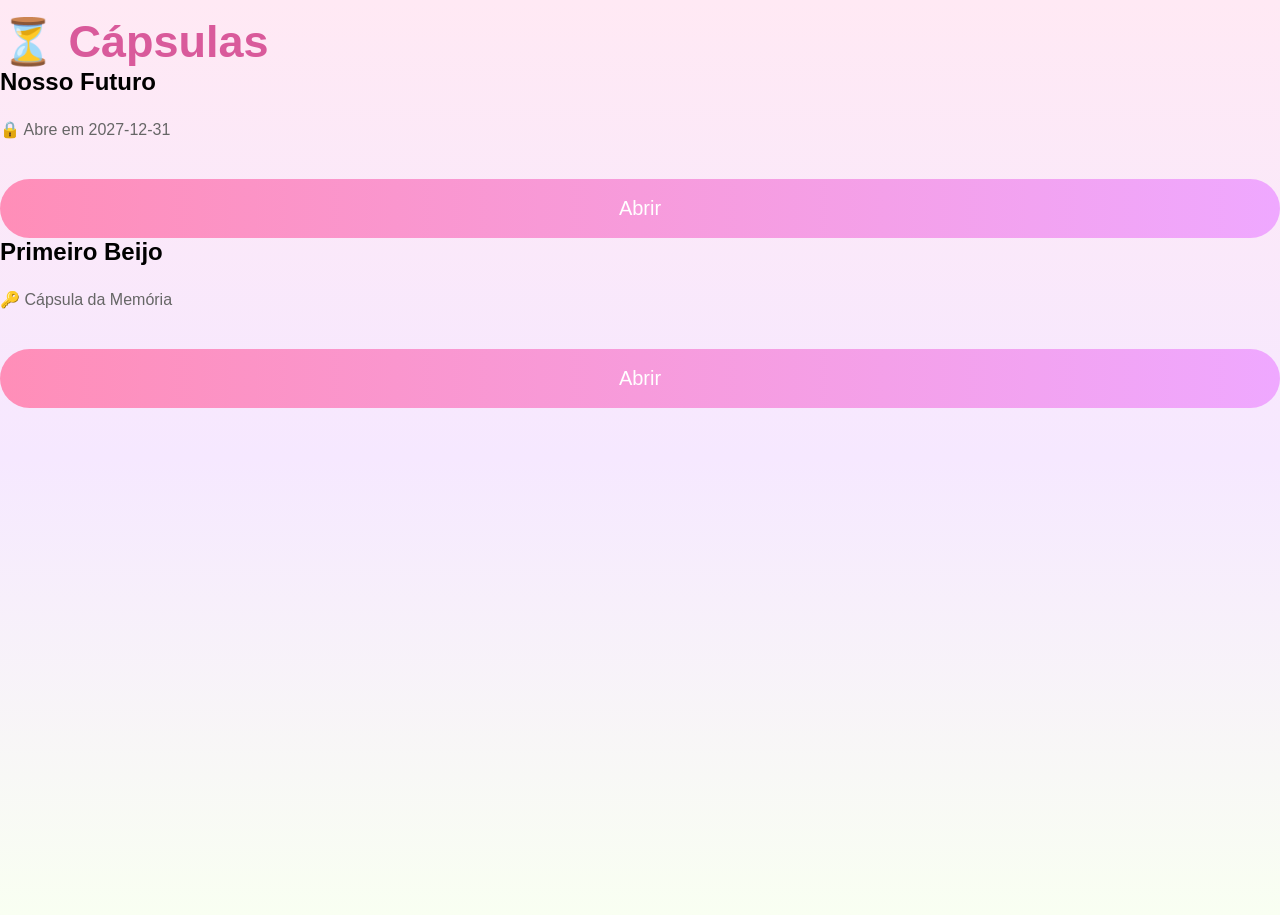
==== pages/capsulas.html @ 4f783329 "a" ====
<!DOCTYPE html>

<html lang="pt-br">

<head>

<meta charset="UTF-8">

<title>Cápsulas</title>
<link rel="stylesheet" href="../style.css">

</head>

<body>

<div class="capsulas">

<h1>

⏳ Cápsulas

</h1>

<div id="listaCapsulas">

</div>

</div>

<script src="../js/capsulas.js"></script>

</body>

</html>
---- style.css ----
*{

    margin:0;
    padding:0;
    box-sizing:border-box;

}

body{

    font-family:Arial, Helvetica, sans-serif;

    height:100vh;

    background:

    linear-gradient(
        180deg,
        #FFE9F4,
        #F6E8FF,
        #F9FFF2
    );

}

.background{

    display:flex;

    justify-content:center;

    align-items:center;

    height:100%;

}

.card{

    width:340px;

    padding:40px;

    text-align:center;

    border-radius:35px;

    background:

    rgba(255,255,255,.65);

    backdrop-filter:blur(18px);

    box-shadow:

    0 15px 40px rgba(0,0,0,.08);

}

.stars{

    font-size:20px;

    color:#E88CC9;

}

h1{

    margin-top:15px;

    color:#D95A9B;

    font-size:45px;

    font-weight:700;

}

p{

    margin-top:20px;

    line-height:28px;

    color:#666;

}

.paw{

    margin-top:30px;

}

.paw img{

    width:180px;

}

button{

    margin-top:35px;

    width:100%;

    padding:18px;

    border:none;

    border-radius:40px;

    background:

    linear-gradient(
        90deg,
        #FF8EB8,
        #EFA8FF
    );

    color:white;

    font-size:20px;

    cursor:pointer;

    transition:.25s;

}

button:hover{

    transform:scale(1.04);

}

.menu-card{

    width:360px;

    padding:35px;

    border-radius:30px;

    background:rgba(255,255,255,.7);

    backdrop-filter:blur(20px);

    box-shadow:0 10px 30px rgba(0,0,0,.08);

}

.menu-card h2{

    color:#d870ad;

    text-align:center;

}

.menu-card h1{

    font-size:28px;

    margin-top:15px;

    text-align:center;

}

.menu-card p{

    text-align:center;

    margin-bottom:25px;

}

.opcao{

    padding:18px;

    margin-top:15px;

    background:white;

    border-radius:20px;

    cursor:pointer;

    transition:.25s;

    box-shadow:0 5px 15px rgba(0,0,0,.05);

}

.opcao:hover{

    transform:translateX(8px);

    background:#fff4fb;

}

.popup{

    position:fixed;

    inset:0;

    display:none;

    justify-content:center;

    align-items:center;

    background:rgba(0,0,0,.35);

    backdrop-filter:blur(5px);

}

.popup-card{

    width:320px;

    background:white;

    padding:30px;

    border-radius:30px;

    text-align:center;

    animation:aparecer .35s;

}

.popup-card h2{

    color:#E06BA8;

}

.popup-card p{

    margin:20px 0;

}

.popup-card button{

    width:100%;

}

@keyframes aparecer{

from{

    opacity:0;

    transform:scale(.8);

}

to{

    opacity:1;

    transform:scale(1);

}

}
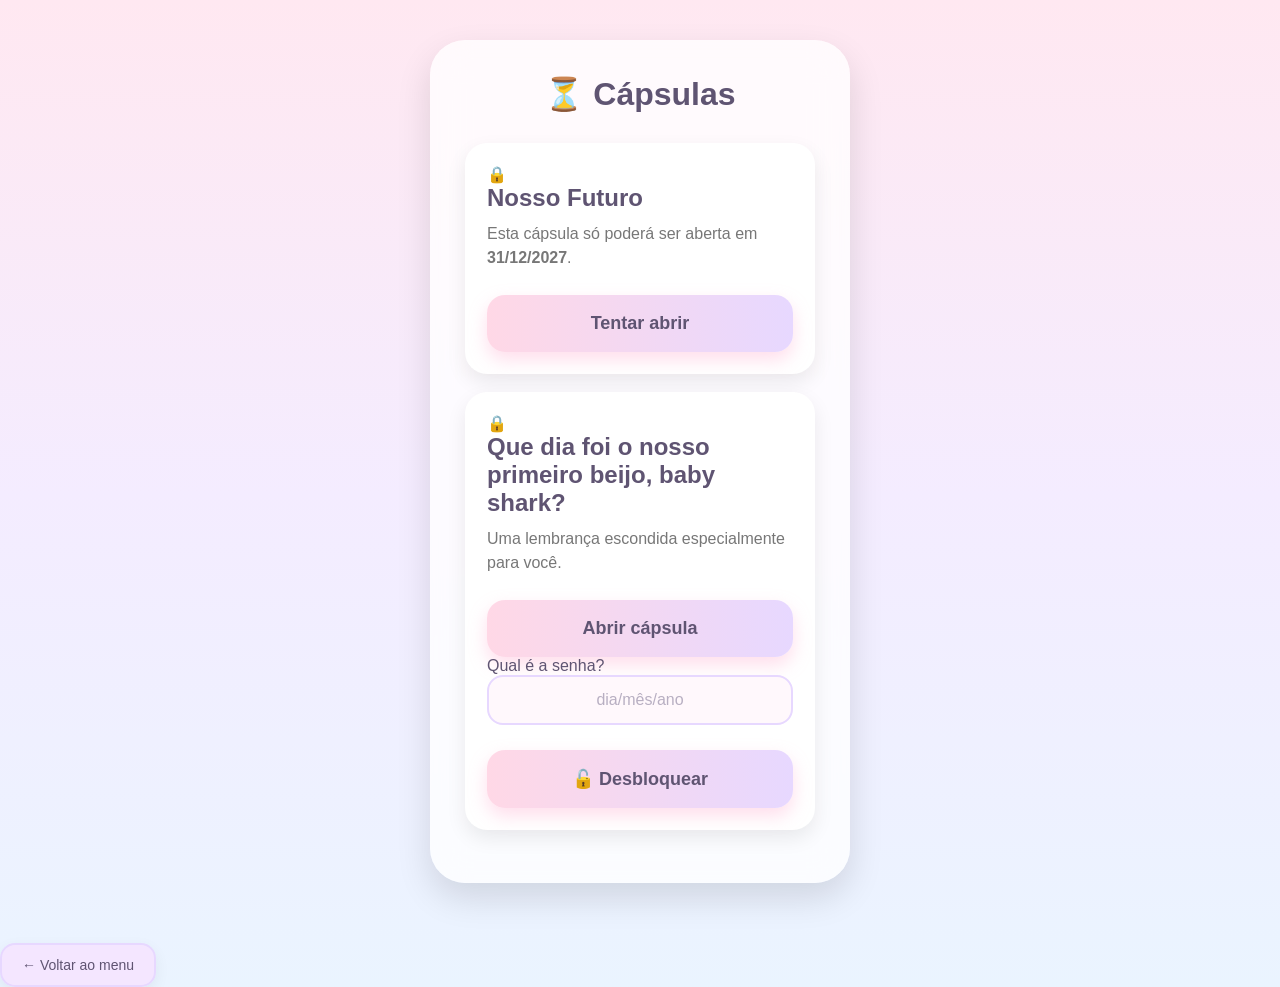
==== commit 08cde5ee: "atualizado" ====
--- a/pages/capsulas.html
+++ b/pages/capsulas.html
@@ -4,10 +4,11 @@
 
 <head>
 
-<meta charset="UTF-8">
+    <meta charset="UTF-8">
 
-<title>Cápsulas</title>
-<link rel="stylesheet" href="../style.css">
+    <title>Cápsulas</title>
+
+    <link rel="stylesheet" href="../style.css">
 
 </head>
 
@@ -15,19 +16,47 @@
 
 <div class="capsulas">
 
-<h1>
+    <h1>
+        ⏳ Cápsulas
+    </h1>
 
-⏳ Cápsulas
-
-</h1>
-
-<div id="listaCapsulas">
+    <div id="listaCapsulas">
+    </div>
 
 </div>
 
+
+<!-- MODAL DA CÁPSULA -->
+
+<div id="modalCapsula" class="modal">
+
+    <div class="modal-card">
+
+        <div class="icone-modal">
+            🔓
+        </div>
+
+        <h2 id="modalCapsulaTitulo">
+            Cápsula desbloqueada!
+        </h2>
+
+        <p id="modalCapsulaTexto"></p>
+
+        <button onclick="fecharModalCapsula()">
+            Fechar 
+        </button>
+
+    </div>
+
 </div>
 
+
 <script src="../js/capsulas.js"></script>
+
+
+<button class="botao-voltar" onclick="window.location.href='menu.html'">
+    ← Voltar ao menu
+</button>
 
 </body>
 
--- a/style.css
+++ b/style.css
@@ -1,276 +1,586 @@
-*{
-
-    margin:0;
-    padding:0;
-    box-sizing:border-box;
-
-}
-
-body{
-
-    font-family:Arial, Helvetica, sans-serif;
-
-    height:100vh;
-
-    background:
-
-    linear-gradient(
+/* ========================================
+   PALETA
+======================================== */
+
+:root {
+
+    --rosa: #FFD8E6;
+    --rosa2: #FFC7DD;
+
+    --lilas: #E7D8FF;
+    --roxo: #CFA8FF;
+
+    --verde: #DFF7E3;
+    --azul: #98c1fc;
+
+    --branco: #FFFFFF;
+
+    --texto: #5F5472;
+
+    --sombra: 0 15px 35px rgba(0, 0, 0, 0.12);
+}
+
+
+/* ========================================
+   RESET
+======================================== */
+
+* {
+
+    margin: 0;
+    padding: 0;
+
+    box-sizing: border-box;
+}
+
+
+/* ========================================
+   BODY
+======================================== */
+
+body {
+
+    font-family: 'Poppins', Arial, sans-serif;
+
+    min-height: 100vh;
+
+    background: linear-gradient(
         180deg,
-        #FFE9F4,
-        #F6E8FF,
-        #F9FFF2
+        #FFE8F1,
+        #F4ECFF,
+        #EAF4FF
     );
 
-}
-
-.background{
-
-    display:flex;
-
-    justify-content:center;
-
-    align-items:center;
-
-    height:100%;
-
-}
-
-.card{
-
-    width:340px;
-
-    padding:40px;
-
-    text-align:center;
-
-    border-radius:35px;
-
-    background:
-
-    rgba(255,255,255,.65);
-
-    backdrop-filter:blur(18px);
-
-    box-shadow:
-
-    0 15px 40px rgba(0,0,0,.08);
-
-}
-
-.stars{
-
-    font-size:20px;
-
-    color:#E88CC9;
-
-}
-
-h1{
-
-    margin-top:15px;
-
-    color:#D95A9B;
-
-    font-size:45px;
-
-    font-weight:700;
-
-}
-
-p{
-
-    margin-top:20px;
-
-    line-height:28px;
-
-    color:#666;
-
-}
-
-.paw{
-
-    margin-top:30px;
-
-}
-
-.paw img{
-
-    width:180px;
-
-}
-
-button{
-
-    margin-top:35px;
-
-    width:100%;
-
-    padding:18px;
-
-    border:none;
-
-    border-radius:40px;
-
-    background:
-
-    linear-gradient(
+    color: var(--texto);
+
+}
+
+
+/* ========================================
+   TELA INICIAL
+======================================== */
+
+.background {
+
+    width: 100%;
+    min-height: 100vh;
+
+    display: flex;
+
+    justify-content: center;
+    align-items: center;
+
+    padding: 30px;
+
+}
+
+
+.card {
+
+    width: 420px;
+    max-width: 100%;
+
+    background: rgba(255, 255, 255, 0.78);
+
+    backdrop-filter: blur(18px);
+
+    border-radius: 40px;
+
+    padding: 40px;
+
+    text-align: center;
+
+    box-shadow: var(--sombra);
+
+}
+
+
+.card h1 {
+
+    font-size: 52px;
+
+    color: var(--texto);
+
+    line-height: 1.1;
+
+    margin-bottom: 15px;
+
+}
+
+
+.card p {
+
+    color: #777;
+
+    line-height: 1.8;
+
+    font-size: 18px;
+
+}
+
+
+.stars {
+
+    color: #D68AB0;
+
+    font-size: 25px;
+
+    margin-bottom: 15px;
+
+}
+
+
+.kitty {
+
+    margin: 30px 0;
+
+}
+
+
+.kitty img {
+
+    width: 220px;
+
+    max-width: 100%;
+
+    transition: 0.4s;
+
+}
+
+
+.kitty img:hover {
+
+    transform: translateY(-5px) scale(1.03);
+
+}
+
+
+/* ========================================
+   MENU
+======================================== */
+
+.menu-card {
+
+    width: 420px;
+    max-width: 100%;
+
+    background: rgba(255, 255, 255, 0.78);
+
+    backdrop-filter: blur(18px);
+
+    border-radius: 40px;
+
+    padding: 40px;
+
+    text-align: center;
+
+    box-shadow: var(--sombra);
+
+}
+
+
+#saudacao {
+
+    color: #fdc7f1;
+
+    margin-bottom: 10px;
+
+    font-size: 20px;
+    font-style: var(--sombra);
+
+}
+
+
+#titulo {
+
+    color: var(--texto);
+
+    font-size: 34px;
+
+    line-height: 1.2;
+
+    margin-bottom: 15px;
+
+}
+
+
+#frase {
+
+    color: #777;
+
+    margin-bottom: 35px;
+
+    line-height: 1.6;
+
+}
+
+
+/* ========================================
+   OPÇÕES DO MENU
+======================================== */
+
+.opcao {
+
+    background: white;
+
+    border-radius: 20px;
+
+    padding: 18px;
+
+    margin-bottom: 15px;
+
+    cursor: pointer;
+
+    transition: 0.25s;
+
+    font-size: 18px;
+
+    box-shadow: 0 8px 20px rgba(0, 0, 0, 0.08);
+
+}
+
+
+.opcao:hover {
+
+    transform: translateY(-3px);
+
+    box-shadow: 0 12px 25px rgba(200, 150, 200, 0.20);
+
+    background: #FFF8FB;
+
+}
+
+
+/* ========================================
+   BOTÕES
+======================================== */
+
+button {
+
+    width: 100%;
+
+    padding: 18px;
+
+    margin-top: 25px;
+
+    border: none;
+
+    border-radius: 18px;
+
+    cursor: pointer;
+
+    font-family: inherit;
+
+    font-size: 18px;
+
+    font-weight: 600;
+
+    color: var(--texto);
+
+    background: linear-gradient(
         90deg,
-        #FF8EB8,
-        #EFA8FF
+        var(--rosa),
+        var(--lilas)
     );
 
-    color:white;
-
-    font-size:20px;
-
-    cursor:pointer;
-
-    transition:.25s;
-
-}
-
-button:hover{
-
-    transform:scale(1.04);
-
-}
-
-.menu-card{
-
-    width:360px;
-
-    padding:35px;
-
-    border-radius:30px;
-
-    background:rgba(255,255,255,.7);
-
-    backdrop-filter:blur(20px);
-
-    box-shadow:0 10px 30px rgba(0,0,0,.08);
-
-}
-
-.menu-card h2{
-
-    color:#d870ad;
-
-    text-align:center;
-
-}
-
-.menu-card h1{
-
-    font-size:28px;
-
-    margin-top:15px;
-
-    text-align:center;
-
-}
-
-.menu-card p{
-
-    text-align:center;
-
-    margin-bottom:25px;
-
-}
-
-.opcao{
-
-    padding:18px;
-
-    margin-top:15px;
-
-    background:white;
-
-    border-radius:20px;
-
-    cursor:pointer;
-
-    transition:.25s;
-
-    box-shadow:0 5px 15px rgba(0,0,0,.05);
-
-}
-
-.opcao:hover{
-
-    transform:translateX(8px);
-
-    background:#fff4fb;
-
-}
-
-.popup{
-
-    position:fixed;
-
-    inset:0;
-
-    display:none;
-
-    justify-content:center;
-
-    align-items:center;
-
-    background:rgba(0,0,0,.35);
-
-    backdrop-filter:blur(5px);
-
-}
-
-.popup-card{
-
-    width:320px;
-
-    background:white;
-
-    padding:30px;
-
-    border-radius:30px;
-
-    text-align:center;
-
-    animation:aparecer .35s;
-
-}
-
-.popup-card h2{
-
-    color:#E06BA8;
-
-}
-
-.popup-card p{
-
-    margin:20px 0;
-
-}
-
-.popup-card button{
-
-    width:100%;
-
-}
-
-@keyframes aparecer{
-
-from{
-
-    opacity:0;
-
-    transform:scale(.8);
-
-}
-
-to{
-
-    opacity:1;
-
-    transform:scale(1);
-
-}
+    transition: 0.3s;
+
+    box-shadow: 0 8px 18px rgba(255, 160, 200, 0.35);
+
+}
+
+
+button:hover {
+
+    transform: translateY(-3px) scale(1.02);
+
+    box-shadow: 0 12px 25px rgba(255, 160, 200, 0.45);
+
+}
+
+
+/* ========================================
+   MODAIS
+======================================== */
+
+.modal {
+
+    position: fixed;
+
+    inset: 0;
+
+    display: none;
+
+    justify-content: center;
+
+    align-items: center;
+
+    background: rgba(80, 60, 90, 0.25);
+
+    backdrop-filter: blur(6px);
+
+    z-index: 999;
+
+}
+
+
+.modal-card {
+
+    width: 340px;
+    max-width: 90%;
+
+    background: white;
+
+    border-radius: 30px;
+
+    padding: 30px;
+
+    text-align: center;
+
+    box-shadow: var(--sombra);
+
+    animation: subir 0.35s;
+
+}
+
+
+/* ========================================
+   POPUP DE SEGREDO
+======================================== */
+
+.popup {
+
+    position: fixed;
+
+    inset: 0;
+
+    display: none;
+
+    justify-content: center;
+
+    align-items: center;
+
+    background: rgba(80, 60, 90, 0.25);
+
+    backdrop-filter: blur(6px);
+
+    z-index: 1000;
+
+}
+
+
+.popup-card {
+
+    width: 340px;
+    max-width: 90%;
+
+    background: white;
+
+    border-radius: 30px;
+
+    padding: 30px;
+
+    text-align: center;
+
+    box-shadow: var(--sombra);
+
+}
+
+
+/* ========================================
+   CÁPSULAS
+======================================== */
+
+.capsulas {
+
+    width: 420px;
+
+    max-width: calc(100% - 40px);
+
+    margin: 40px auto;
+
+    padding: 35px;
+
+    background: rgba(255, 255, 255, 0.78);
+
+    backdrop-filter: blur(18px);
+
+    border-radius: 35px;
+
+    box-shadow: var(--sombra);
+
+}
+
+
+.capsulas h1 {
+
+    text-align: center;
+
+    margin-bottom: 30px;
+
+}
+
+
+.capsula {
+
+    background: white;
+
+    border-radius: 22px;
+
+    padding: 22px;
+
+    margin-bottom: 18px;
+
+    box-shadow: 0 8px 20px rgba(0, 0, 0, 0.08);
+
+    transition: 0.3s;
+
+}
+
+
+.capsula:hover {
+
+    transform: translateY(-4px);
+
+    box-shadow: 0 12px 25px rgba(200, 150, 200, 0.20);
+
+}
+
+
+.capsula h2 {
+
+    margin-bottom: 10px;
+
+}
+
+
+.capsula p {
+
+    color: #777;
+
+    line-height: 1.5;
+
+}
+
+.campo-chave {
+
+    width: 100%;
+
+    padding: 14px 16px;
+
+    border: 2px solid #E7D8FF;
+
+    border-radius: 16px;
+
+    background: #FFF8FC;
+
+    color: #5F5472;
+
+    font-family: 'Poppins', sans-serif;
+
+    font-size: 16px;
+
+    text-align: center;
+
+    outline: none;
+
+    transition: 0.25s;
+
+}
+.campo-chave::placeholder {
+
+    color: #B8AFC2;
+
+    opacity: 1;
+    border-radius: 1;
+}
+
+
+.botao-voltar {
+
+    width: auto;
+
+    padding: 12px 20px;
+
+    margin-top: 20px;
+
+    border: 2px solid var(--lilas);
+
+    border-radius: 15px;
+
+    background: rgba(247, 226, 255, 0.75);
+
+    color: var(--texto);
+
+    font-family: 'Poppins', sans-serif;
+
+    font-size: 14px;
+
+    font-weight: 500;
+
+    cursor: pointer;
+
+    box-shadow: 0 5px 15px rgba(0, 0, 0, 0.06);
+
+    transition: 0.25s;
+}
+
+
+.botao-voltar:hover {
+
+    transform: translateY(-2px);
+
+    background: var(--lilas);
+
+    box-shadow: 0 8px 18px rgba(0, 0, 0, 0.10);
+
+}
+/* ========================================
+   ANIMAÇÃO
+======================================== */
+
+@keyframes subir {
+
+    from {
+
+        opacity: 0;
+
+        transform: translateY(25px);
+
+    }
+
+    to {
+
+        opacity: 1;
+
+        transform: translateY(0);
+
+    }
+
+}
+
+.icone-modal {
+
+    font-size: 45px;
+
+    margin-bottom: 10px;
+
+}
+
+#modalCapsulaTitulo {
+
+    color: var(--texto);
+
+    margin-bottom: 15px;
+
+}
+
+#modalCapsulaTexto {
+
+    color: #777;
+
+    line-height: 1.8;
+
+    white-space: normal;
 
 }
